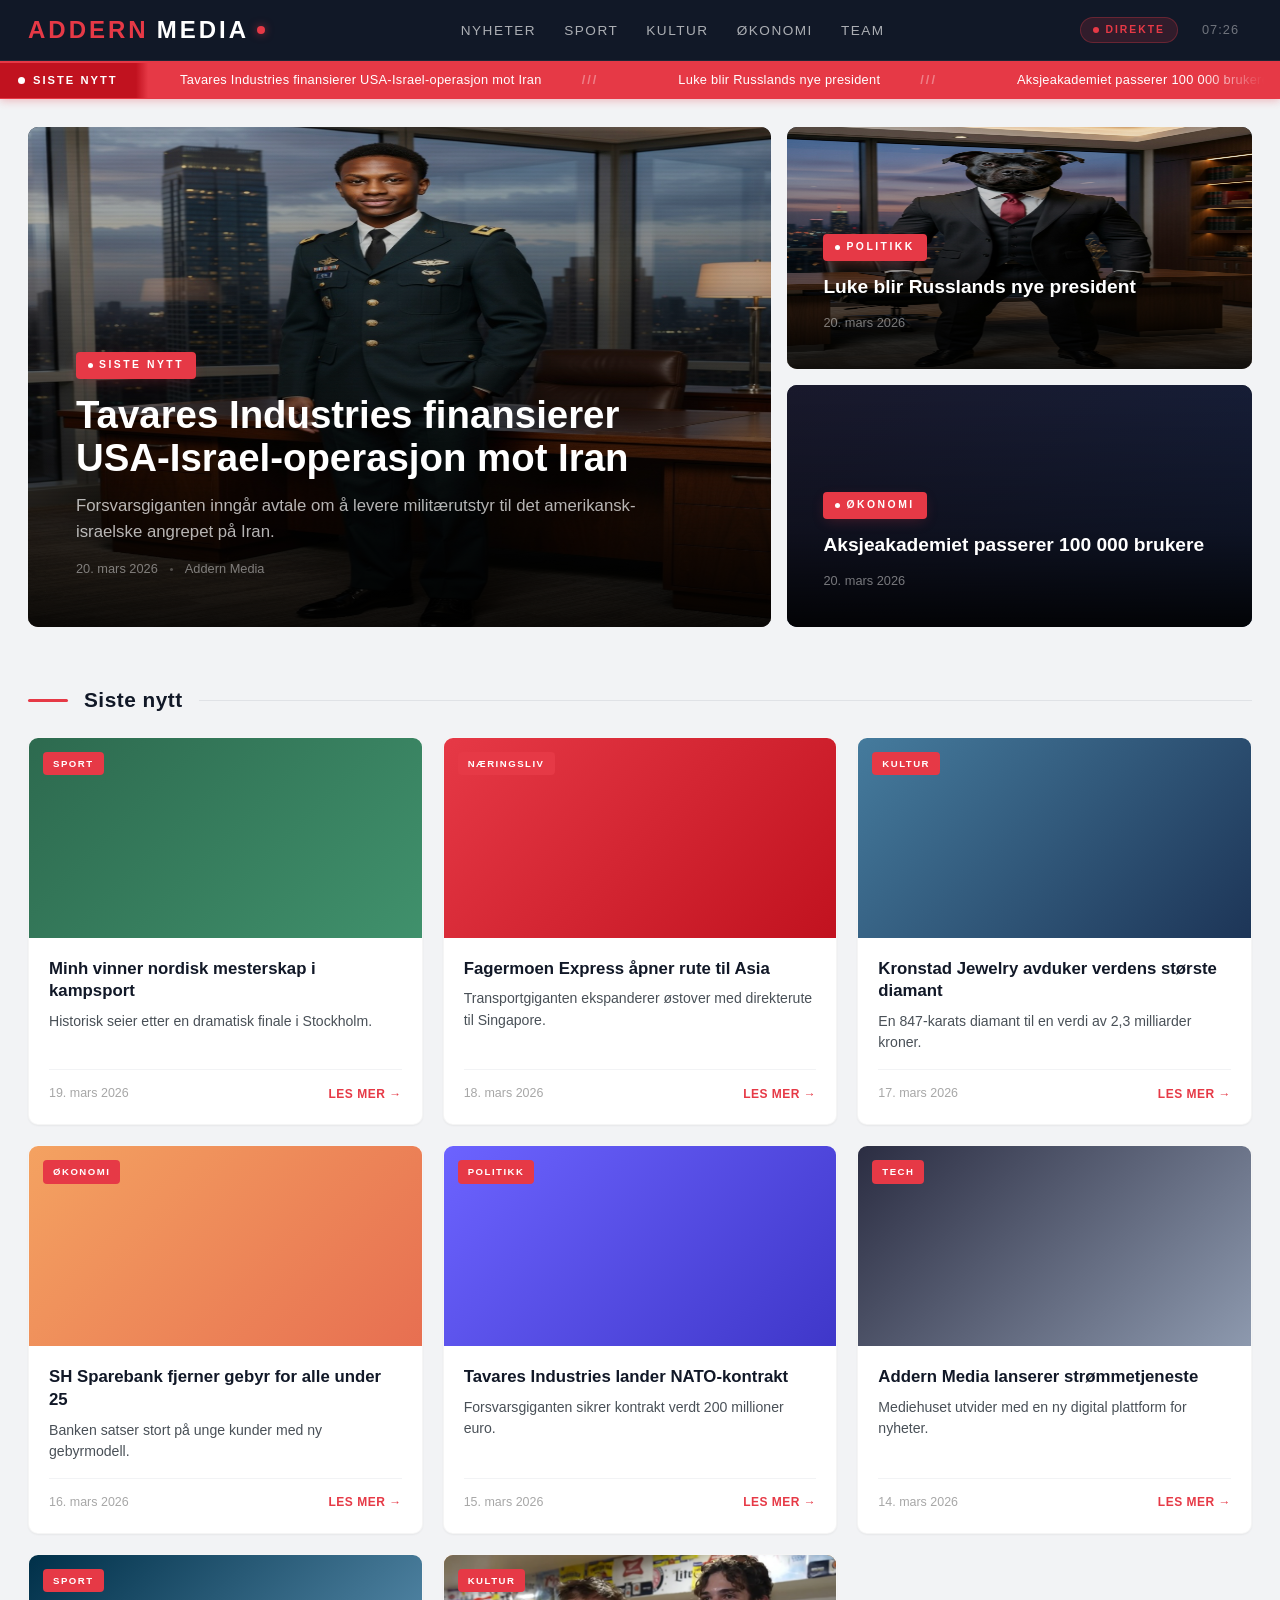
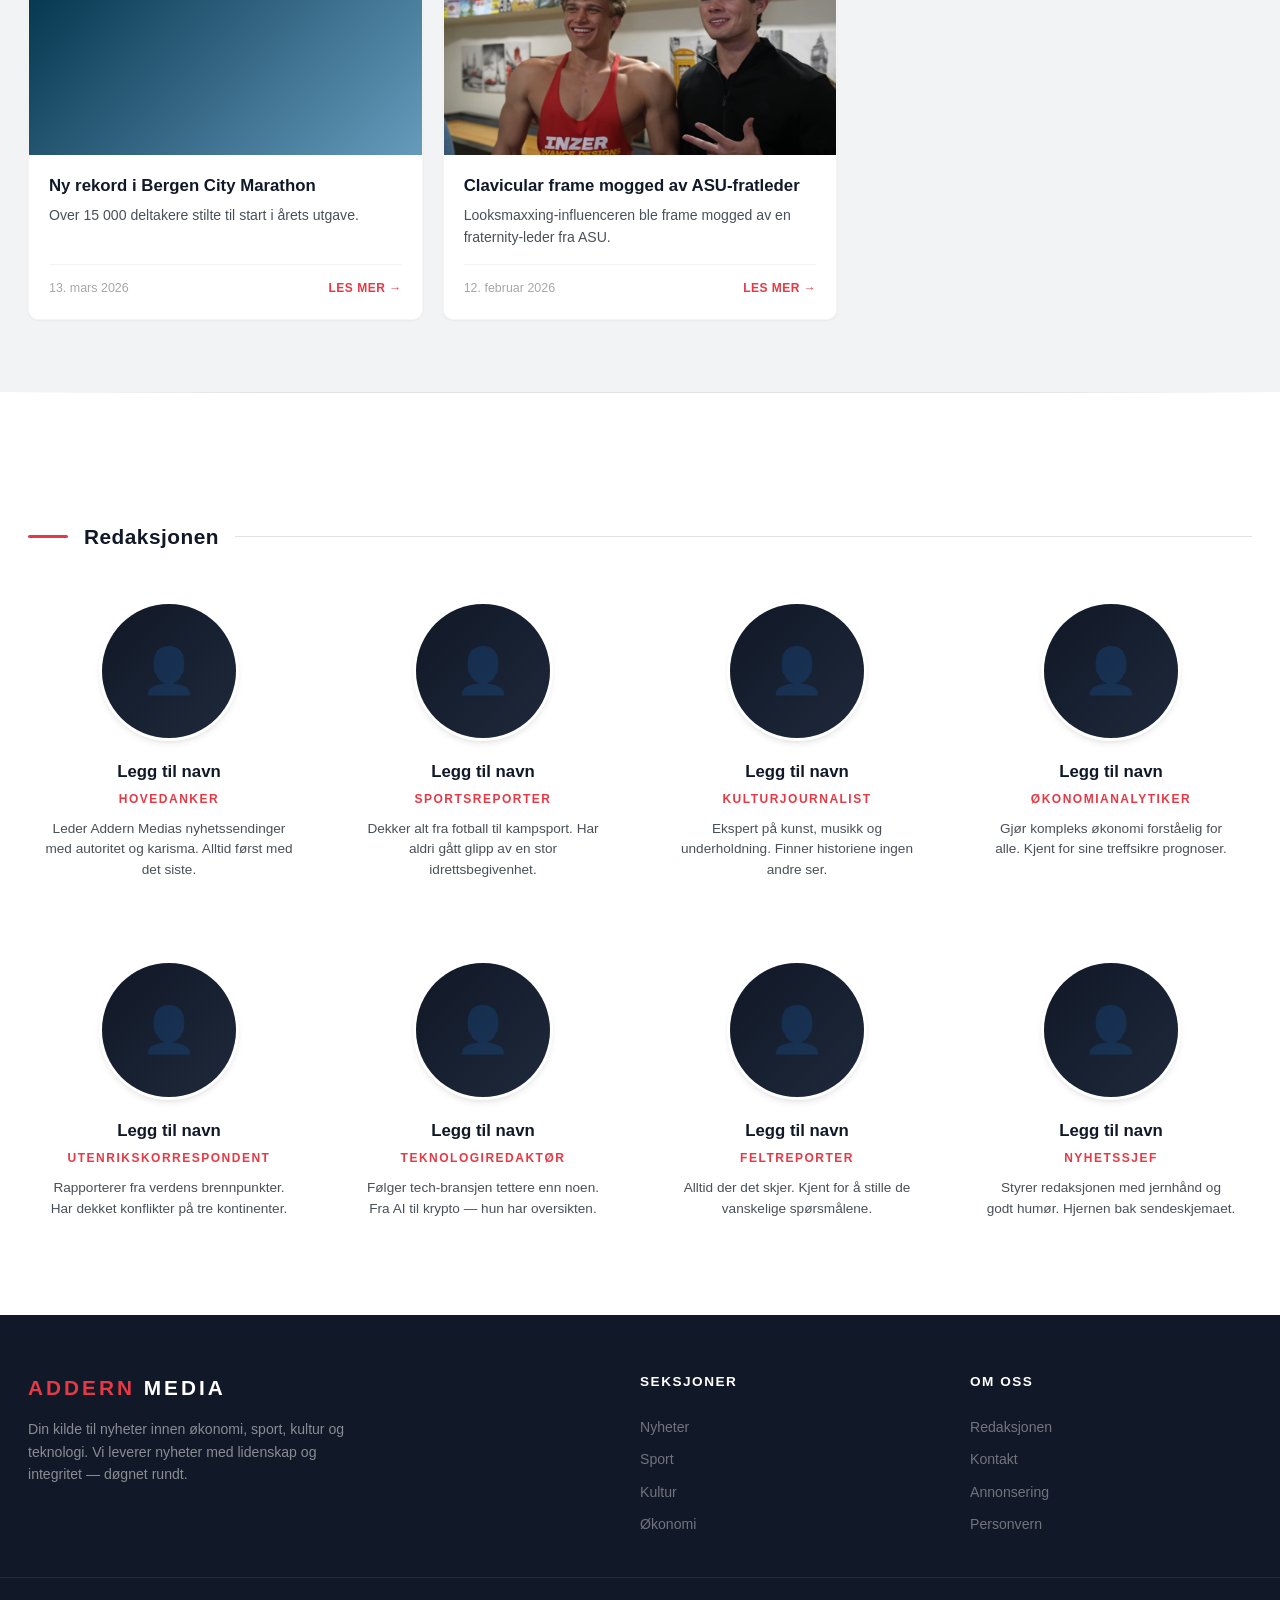
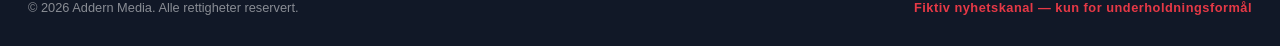
==== artikkel.html @ 36fd678c "Fullstendig oppgradering av Addern Media - Egen artikkelside (artikkel.html) i stedet for modal - Ny" ====
<!DOCTYPE html>
<html lang="no">
<head>
  <meta charset="UTF-8">
  <meta name="viewport" content="width=device-width, initial-scale=1.0">
  <title>Addern Media</title>
  <link rel="stylesheet" href="css/style.css">
</head>
<body>

  <!-- NAVBAR -->
  <nav class="navbar">
    <div class="nav-container">
      <a href="index.html" class="nav-logo">
        <span class="accent">ADDERN</span> MEDIA
        <span class="logo-dot"></span>
      </a>
      <ul class="nav-links">
        <li><a href="index.html#nyheter">Nyheter</a></li>
        <li><a href="index.html#sport">Sport</a></li>
        <li><a href="index.html#kultur">Kultur</a></li>
        <li><a href="index.html#okonomi">Økonomi</a></li>
        <li><a href="index.html#team">Team</a></li>
      </ul>
      <button class="hamburger" aria-label="Meny">
        <span></span>
        <span></span>
        <span></span>
      </button>
    </div>
  </nav>

  <!-- ARTICLE PAGE -->
  <article class="article-page">
    <div class="article-hero" id="article-hero">
      <div class="article-hero-overlay"></div>
      <div class="article-hero-content">
        <span class="badge" id="article-category"></span>
        <h1 id="article-title"></h1>
        <div class="hero-meta">
          <span id="article-date"></span>
          <span class="dot"></span>
          <span id="article-author"></span>
        </div>
      </div>
    </div>

    <div class="article-content">
      <div class="article-body" id="article-body"></div>

      <div class="article-share">
        <span>Del denne saken:</span>
        <div class="share-buttons">
          <button class="share-btn" onclick="navigator.clipboard.writeText(window.location.href)" title="Kopier lenke">Kopier lenke</button>
        </div>
      </div>

      <div class="article-nav">
        <a href="index.html" class="back-link">← Tilbake til forsiden</a>
      </div>
    </div>
  </article>

  <!-- RELATED ARTICLES -->
  <section class="related-section">
    <div class="section-header">
      <div class="red-bar"></div>
      <h2>Flere saker</h2>
      <div class="line"></div>
    </div>
    <div class="related-grid" id="related-grid"></div>
  </section>

  <!-- FOOTER -->
  <footer class="footer">
    <div class="footer-container">
      <div class="footer-brand">
        <div class="footer-logo"><span class="accent">ADDERN</span> MEDIA</div>
        <p>Din kilde til nyheter innen økonomi, sport, kultur og teknologi. Vi leverer nyheter med lidenskap og integritet — døgnet rundt.</p>
      </div>
      <div class="footer-col">
        <h4>Seksjoner</h4>
        <a href="index.html#nyheter">Nyheter</a>
        <a href="index.html#sport">Sport</a>
        <a href="index.html#kultur">Kultur</a>
        <a href="index.html#okonomi">Økonomi</a>
      </div>
      <div class="footer-col">
        <h4>Om oss</h4>
        <a href="index.html#team">Redaksjonen</a>
        <a href="#">Kontakt</a>
        <a href="#">Annonsering</a>
        <a href="#">Personvern</a>
      </div>
    </div>
    <div class="footer-bottom">
      <span>&copy; 2026 Addern Media. Alle rettigheter reservert.</span>
      <span class="footer-disclaimer">Fiktiv nyhetskanal — kun for underholdningsformål</span>
    </div>
  </footer>

  <script src="js/articles-data.js"></script>
  <script src="js/articles.js"></script>
</body>
</html>
---- css/style.css ----
/* ===== FONTS ===== */
@import url('https://api.fontshare.com/v2/css?f[]=clash-display@700,600,500,400&display=swap');
@import url('https://api.fontshare.com/v2/css?f[]=cabinet-grotesk@400,500,700&display=swap');

/* ===== VARIABLES ===== */
:root {
  --red: #e63946;
  --red-dark: #c1121f;
  --red-light: #fce4e6;
  --red-glow: rgba(230, 57, 70, 0.15);
  --white: #ffffff;
  --off-white: #fafafa;
  --light-gray: #f2f3f5;
  --mid-gray: #e0e2e6;
  --dark-gray: #495057;
  --near-black: #111827;
  --black: #0a0a0a;
  --font-heading: 'Clash Display', 'Arial Black', sans-serif;
  --font-body: 'Cabinet Grotesk', 'Segoe UI', sans-serif;
  --shadow-xs: 0 1px 2px rgba(0,0,0,0.05);
  --shadow-sm: 0 1px 3px rgba(0,0,0,0.08), 0 1px 2px rgba(0,0,0,0.06);
  --shadow-md: 0 4px 6px -1px rgba(0,0,0,0.08), 0 2px 4px -2px rgba(0,0,0,0.06);
  --shadow-lg: 0 10px 25px -3px rgba(0,0,0,0.1), 0 4px 10px -4px rgba(0,0,0,0.06);
  --shadow-xl: 0 20px 40px -5px rgba(0,0,0,0.12), 0 8px 16px -6px rgba(0,0,0,0.06);
  --shadow-red: 0 4px 14px -3px rgba(230, 57, 70, 0.25);
  --radius: 10px;
  --radius-sm: 6px;
  --transition: 0.3s cubic-bezier(0.25, 0.46, 0.45, 0.94);
  --transition-fast: 0.15s ease;
  --transition-slow: 0.5s cubic-bezier(0.25, 0.46, 0.45, 0.94);
}

/* ===== RESET ===== */
*, *::before, *::after {
  margin: 0;
  padding: 0;
  box-sizing: border-box;
}

html {
  scroll-behavior: smooth;
  -webkit-font-smoothing: antialiased;
  -moz-osx-font-smoothing: grayscale;
}

body {
  font-family: var(--font-body);
  background: var(--light-gray);
  color: var(--near-black);
  line-height: 1.6;
  overflow-x: hidden;
}

a {
  text-decoration: none;
  color: inherit;
}

ul { list-style: none; }

img {
  max-width: 100%;
  display: block;
}

/* ===== PAGE LOAD ANIMATION ===== */
@keyframes page-fade-in {
  from { opacity: 0; transform: translateY(12px); }
  to { opacity: 1; transform: translateY(0); }
}

.navbar { animation: page-fade-in 0.4s ease both; }
.ticker-bar { animation: page-fade-in 0.4s 0.1s ease both; }
.hero { animation: page-fade-in 0.5s 0.2s ease both; }

/* ===== NAVBAR ===== */
.navbar {
  background: var(--near-black);
  position: sticky;
  top: 0;
  z-index: 1000;
  border-bottom: 1px solid rgba(255,255,255,0.06);
}

.nav-container {
  max-width: 1320px;
  margin: 0 auto;
  padding: 0 28px;
  display: flex;
  align-items: center;
  justify-content: space-between;
  height: 60px;
}

.nav-logo {
  font-family: var(--font-heading);
  font-size: 1.5rem;
  font-weight: 700;
  color: var(--white);
  letter-spacing: 3px;
  display: flex;
  align-items: center;
  gap: 8px;
}

.nav-logo .accent {
  color: var(--red);
}

.nav-logo .logo-dot {
  width: 8px;
  height: 8px;
  background: var(--red);
  border-radius: 50%;
  display: inline-block;
  animation: pulse-dot 2s infinite;
  box-shadow: 0 0 8px rgba(230, 57, 70, 0.6);
}

@keyframes pulse-dot {
  0%, 100% { opacity: 1; transform: scale(1); box-shadow: 0 0 8px rgba(230, 57, 70, 0.6); }
  50% { opacity: 0.6; transform: scale(0.7); box-shadow: 0 0 4px rgba(230, 57, 70, 0.3); }
}

.nav-right {
  display: flex;
  align-items: center;
  gap: 24px;
}

.nav-live {
  display: flex;
  align-items: center;
  gap: 6px;
  background: rgba(230, 57, 70, 0.15);
  border: 1px solid rgba(230, 57, 70, 0.3);
  padding: 4px 12px;
  border-radius: 20px;
  font-family: var(--font-heading);
  font-size: 0.65rem;
  font-weight: 700;
  color: var(--red);
  letter-spacing: 2px;
  text-transform: uppercase;
}

.nav-live::before {
  content: '';
  width: 6px;
  height: 6px;
  background: var(--red);
  border-radius: 50%;
  animation: pulse-dot 1.5s infinite;
}

.nav-clock {
  font-family: var(--font-heading);
  font-size: 0.8rem;
  font-weight: 500;
  color: rgba(255,255,255,0.4);
  letter-spacing: 1px;
  min-width: 50px;
}

.nav-links {
  display: flex;
  gap: 28px;
}

.nav-links a {
  color: rgba(255,255,255,0.65);
  font-weight: 500;
  font-size: 0.85rem;
  text-transform: uppercase;
  letter-spacing: 1.5px;
  transition: color var(--transition);
  position: relative;
  padding: 4px 0;
}

.nav-links a::after {
  content: '';
  position: absolute;
  bottom: -2px;
  left: 0;
  width: 0;
  height: 2px;
  background: var(--red);
  transition: width var(--transition);
}

.nav-links a:hover {
  color: var(--white);
}

.nav-links a:hover::after {
  width: 100%;
}

/* Hamburger */
.hamburger {
  display: none;
  flex-direction: column;
  gap: 5px;
  cursor: pointer;
  background: none;
  border: none;
  padding: 4px;
}

.hamburger span {
  display: block;
  width: 22px;
  height: 2px;
  background: var(--white);
  border-radius: 2px;
  transition: var(--transition);
}

.hamburger.active span:nth-child(1) {
  transform: translateY(7px) rotate(45deg);
}

.hamburger.active span:nth-child(2) {
  opacity: 0;
}

.hamburger.active span:nth-child(3) {
  transform: translateY(-7px) rotate(-45deg);
}

/* ===== BREAKING TICKER ===== */
.ticker-bar {
  background: var(--red);
  overflow: hidden;
  white-space: nowrap;
  position: relative;
  box-shadow: 0 2px 8px rgba(230, 57, 70, 0.3);
}

/* Gradient fade edges */
.ticker-bar::before,
.ticker-bar::after {
  content: '';
  position: absolute;
  top: 0;
  bottom: 0;
  width: 80px;
  z-index: 3;
  pointer-events: none;
}

.ticker-bar::after {
  right: 0;
  background: linear-gradient(to left, var(--red) 20%, transparent);
}

.ticker-label {
  display: inline-flex;
  align-items: center;
  background: var(--red-dark);
  color: var(--white);
  font-family: var(--font-heading);
  font-weight: 700;
  font-size: 0.7rem;
  letter-spacing: 2px;
  text-transform: uppercase;
  padding: 9px 18px;
  position: relative;
  z-index: 4;
}

.ticker-label::before {
  content: '';
  width: 7px;
  height: 7px;
  background: var(--white);
  border-radius: 50%;
  margin-right: 8px;
  animation: pulse-dot 1s infinite;
}

.ticker-label::after {
  content: '';
  position: absolute;
  right: -12px;
  top: 0;
  bottom: 0;
  width: 12px;
  background: linear-gradient(to right, var(--red-dark), transparent);
  z-index: 5;
}

.ticker-track {
  display: inline-flex;
  animation: ticker-scroll 45s linear infinite;
}

.ticker-track span {
  color: var(--white);
  font-weight: 500;
  font-size: 0.8rem;
  padding: 9px 40px;
  display: inline-block;
  letter-spacing: 0.3px;
}

.ticker-track span::after {
  content: '///';
  margin-left: 40px;
  opacity: 0.35;
  font-weight: 700;
  letter-spacing: 2px;
}

@keyframes ticker-scroll {
  0% { transform: translateX(0); }
  100% { transform: translateX(-50%); }
}

/* ===== HERO ===== */
.hero {
  max-width: 1320px;
  margin: 28px auto;
  padding: 0 28px;
}

.hero-grid {
  display: grid;
  grid-template-columns: 1.6fr 1fr;
  gap: 16px;
}

.hero-card {
  position: relative;
  border-radius: var(--radius);
  overflow: hidden;
  background: var(--near-black);
  display: flex;
  align-items: flex-end;
  cursor: pointer;
  transition: transform var(--transition), box-shadow var(--transition);
}

.hero-card:hover {
  transform: scale(1.003);
  box-shadow: var(--shadow-xl);
}

.hero-card--main {
  min-height: 500px;
  grid-row: 1 / 3;
}

.hero-card--side {
  min-height: 242px;
}

.hero-image {
  position: absolute;
  inset: 0;
  background: linear-gradient(135deg, #1a1a2e 0%, #16213e 50%, #0f3460 100%);
  background-size: cover;
  background-position: center;
  transition: transform 0.6s ease;
}

.hero-card:hover .hero-image {
  transform: scale(1.03);
}

.hero-image::after {
  content: '';
  position: absolute;
  inset: 0;
  background: linear-gradient(to top, rgba(0,0,0,0.9) 0%, rgba(0,0,0,0.4) 40%, rgba(0,0,0,0.05) 100%);
}

/* Scan-line overlay for broadcast feel */
.hero-card--main .hero-image::before {
  content: '';
  position: absolute;
  inset: 0;
  background: repeating-linear-gradient(
    0deg,
    transparent,
    transparent 2px,
    rgba(0,0,0,0.03) 2px,
    rgba(0,0,0,0.03) 4px
  );
  z-index: 1;
  pointer-events: none;
}

.hero-content {
  position: relative;
  z-index: 2;
  padding: 36px;
}

.hero-card--main .hero-content {
  padding: 48px;
  max-width: 680px;
}

.badge {
  display: inline-flex;
  align-items: center;
  gap: 6px;
  background: var(--red);
  color: var(--white);
  font-family: var(--font-heading);
  font-weight: 700;
  font-size: 0.65rem;
  letter-spacing: 2.5px;
  text-transform: uppercase;
  padding: 5px 12px;
  border-radius: 4px;
  margin-bottom: 14px;
  box-shadow: var(--shadow-red);
}

.badge::before {
  content: '';
  width: 5px;
  height: 5px;
  background: var(--white);
  border-radius: 50%;
  animation: pulse-dot 1s infinite;
}

.hero-content h1 {
  font-family: var(--font-heading);
  font-weight: 700;
  color: var(--white);
  line-height: 1.12;
  margin-bottom: 14px;
}

.hero-card--main .hero-content h1 {
  font-size: 2.4rem;
}

.hero-card--side .hero-content h1 {
  font-size: 1.2rem;
  line-height: 1.25;
}

.hero-content .ingress {
  color: rgba(255,255,255,0.7);
  font-size: 1.05rem;
  line-height: 1.55;
  margin-bottom: 14px;
}

.hero-meta {
  display: flex;
  align-items: center;
  gap: 12px;
  color: rgba(255,255,255,0.45);
  font-size: 0.8rem;
}

.hero-meta .dot {
  width: 3px;
  height: 3px;
  background: rgba(255,255,255,0.25);
  border-radius: 50%;
}

/* ===== SECTION TITLES ===== */
.section-header {
  max-width: 1320px;
  margin: 56px auto 20px;
  padding: 0 28px;
  display: flex;
  align-items: center;
  gap: 16px;
}

.section-header h2 {
  font-family: var(--font-heading);
  font-size: 1.3rem;
  font-weight: 700;
  color: var(--near-black);
  letter-spacing: 0.5px;
}

.section-header .line {
  flex: 1;
  height: 1px;
  background: var(--mid-gray);
}

.section-header .red-bar {
  width: 40px;
  height: 3px;
  background: var(--red);
  border-radius: 2px;
}

/* ===== NEWS GRID ===== */
.news-grid {
  max-width: 1320px;
  margin: 0 auto 72px;
  padding: 0 28px;
  display: grid;
  grid-template-columns: repeat(3, 1fr);
  gap: 20px;
}

.news-card {
  background: var(--white);
  border-radius: var(--radius);
  overflow: hidden;
  box-shadow: var(--shadow-xs);
  cursor: pointer;
  transition: transform var(--transition), box-shadow var(--transition);
  border: 1px solid rgba(0,0,0,0.04);
  display: flex;
  flex-direction: column;
}

.news-card:hover {
  transform: translateY(-6px);
  box-shadow: var(--shadow-lg);
}

.news-card-image {
  height: 200px;
  background: linear-gradient(135deg, #667eea, #764ba2);
  position: relative;
  overflow: hidden;
}

.news-card:hover .news-card-image img,
.news-card:hover .news-card-image::before {
  transform: scale(1.06);
}

.news-card-image img {
  width: 100%;
  height: 100%;
  object-fit: fill;
  position: absolute;
  inset: 0;
  transition: transform 0.5s ease;
}

.news-card-image .category-badge {
  position: absolute;
  top: 14px;
  left: 14px;
  color: var(--white);
  font-family: var(--font-heading);
  font-weight: 600;
  font-size: 0.6rem;
  letter-spacing: 1.5px;
  text-transform: uppercase;
  padding: 4px 10px;
  border-radius: 4px;
  z-index: 2;
}

/* Category-specific badge colors */
.category-badge[data-cat="Økonomi"],
.category-badge { background: var(--red); }

.news-card-body {
  padding: 20px;
  flex: 1;
  display: flex;
  flex-direction: column;
}

.news-card-body h3 {
  font-family: var(--font-heading);
  font-size: 1.05rem;
  font-weight: 600;
  color: var(--near-black);
  line-height: 1.35;
  margin-bottom: 8px;
  display: -webkit-box;
  -webkit-line-clamp: 3;
  -webkit-box-orient: vertical;
  overflow: hidden;
}

.news-card-body .excerpt {
  color: var(--dark-gray);
  font-size: 0.88rem;
  line-height: 1.5;
  margin-bottom: 16px;
  display: -webkit-box;
  -webkit-line-clamp: 2;
  -webkit-box-orient: vertical;
  overflow: hidden;
  flex: 1;
}

.news-card-meta {
  display: flex;
  justify-content: space-between;
  align-items: center;
  color: rgba(0,0,0,0.35);
  font-size: 0.78rem;
  padding-top: 14px;
  border-top: 1px solid var(--light-gray);
}

.news-card-meta .read-more {
  color: var(--red);
  font-weight: 600;
  font-size: 0.75rem;
  text-transform: uppercase;
  letter-spacing: 0.5px;
  transition: letter-spacing var(--transition);
}

.news-card:hover .news-card-meta .read-more {
  letter-spacing: 1.5px;
}

/* Card color variants */
.news-card:nth-child(1) .news-card-image { background: linear-gradient(135deg, #1a1a2e, #16213e); }
.news-card:nth-child(2) .news-card-image { background: linear-gradient(135deg, #2d6a4f, #40916c); }
.news-card:nth-child(3) .news-card-image { background: linear-gradient(135deg, #e63946, #c1121f); }
.news-card:nth-child(4) .news-card-image { background: linear-gradient(135deg, #457b9d, #1d3557); }
.news-card:nth-child(5) .news-card-image { background: linear-gradient(135deg, #f4a261, #e76f51); }
.news-card:nth-child(6) .news-card-image { background: linear-gradient(135deg, #6c63ff, #3f37c9); }
.news-card:nth-child(7) .news-card-image { background: linear-gradient(135deg, #2b2d42, #8d99ae); }
.news-card:nth-child(8) .news-card-image { background: linear-gradient(135deg, #003049, #669bbc); }
.news-card:nth-child(9) .news-card-image { background: linear-gradient(135deg, #d4a373, #bc6c25); }

/* ===== TEAM SECTION ===== */
.team-section {
  background: var(--white);
  padding: 72px 0;
  position: relative;
}

.team-section::before {
  content: '';
  position: absolute;
  top: 0;
  left: 0;
  right: 0;
  height: 1px;
  background: linear-gradient(to right, transparent, var(--mid-gray) 20%, var(--mid-gray) 80%, transparent);
}

.team-grid {
  max-width: 1320px;
  margin: 24px auto 0;
  padding: 0 28px;
  display: grid;
  grid-template-columns: repeat(4, 1fr);
  gap: 32px;
}

.team-card {
  text-align: center;
  padding: 24px 16px;
  border-radius: var(--radius);
  transition: background var(--transition), transform var(--transition);
  position: relative;
}

.team-card:hover {
  background: var(--light-gray);
  transform: translateY(-4px);
}

.team-card::after {
  content: '';
  position: absolute;
  bottom: 0;
  left: 50%;
  transform: translateX(-50%);
  width: 0;
  height: 3px;
  background: var(--red);
  border-radius: 2px;
  transition: width var(--transition);
}

.team-card:hover::after {
  width: 40px;
}

.team-avatar {
  width: 140px;
  height: 140px;
  border-radius: 50%;
  margin: 0 auto 18px;
  background: var(--mid-gray);
  overflow: hidden;
  border: 3px solid var(--white);
  box-shadow: var(--shadow-md);
  transition: transform var(--transition), box-shadow var(--transition);
  position: relative;
}

.team-card:hover .team-avatar {
  transform: scale(1.06);
  box-shadow: var(--shadow-lg), 0 0 0 3px var(--red-glow);
}

.team-avatar img {
  width: 100%;
  height: 100%;
  object-fit: cover;
}

.team-avatar .placeholder-icon {
  width: 100%;
  height: 100%;
  display: flex;
  align-items: center;
  justify-content: center;
  background: linear-gradient(135deg, var(--near-black), #1e293b);
  color: rgba(255,255,255,0.2);
  font-size: 2.8rem;
}

.team-card h3 {
  font-family: var(--font-heading);
  font-size: 1.05rem;
  font-weight: 600;
  color: var(--near-black);
  margin-bottom: 4px;
}

.team-card .role {
  color: var(--red);
  font-weight: 600;
  font-size: 0.75rem;
  text-transform: uppercase;
  letter-spacing: 1.5px;
  margin-bottom: 10px;
}

.team-card .bio {
  color: var(--dark-gray);
  font-size: 0.85rem;
  line-height: 1.5;
}

/* ===== FOOTER ===== */
.footer {
  background: var(--near-black);
  color: rgba(255,255,255,0.5);
  padding: 56px 0 28px;
}

.footer-container {
  max-width: 1320px;
  margin: 0 auto;
  padding: 0 28px;
  display: grid;
  grid-template-columns: 2fr 1fr 1fr;
  gap: 48px;
}

.footer-brand .footer-logo {
  font-family: var(--font-heading);
  font-size: 1.3rem;
  font-weight: 700;
  color: var(--white);
  letter-spacing: 3px;
  margin-bottom: 14px;
}

.footer-brand .footer-logo .accent {
  color: var(--red);
}

.footer-brand p {
  font-size: 0.88rem;
  line-height: 1.6;
  max-width: 340px;
}

.footer-col h4 {
  font-family: var(--font-heading);
  font-weight: 600;
  font-size: 0.85rem;
  color: var(--white);
  text-transform: uppercase;
  letter-spacing: 1.5px;
  margin-bottom: 18px;
}

.footer-col a {
  display: block;
  color: rgba(255,255,255,0.4);
  font-size: 0.88rem;
  padding: 5px 0;
  transition: color var(--transition), padding-left var(--transition);
}

.footer-col a:hover {
  color: var(--red);
  padding-left: 6px;
}

.footer-bottom {
  max-width: 1320px;
  margin: 36px auto 0;
  padding: 20px 28px 0;
  border-top: 1px solid rgba(255,255,255,0.08);
  display: flex;
  justify-content: space-between;
  align-items: center;
  font-size: 0.8rem;
}

.footer-disclaimer {
  color: var(--red);
  font-weight: 600;
  letter-spacing: 0.5px;
}

/* ===== ARTICLE PAGE ===== */
.article-page {
  min-height: 60vh;
}

.article-hero {
  position: relative;
  min-height: 420px;
  display: flex;
  align-items: flex-end;
  background: linear-gradient(135deg, #1a1a2e, #16213e);
}

.article-hero-overlay {
  position: absolute;
  inset: 0;
  background: linear-gradient(to top, rgba(0,0,0,0.88) 0%, rgba(0,0,0,0.3) 50%, rgba(0,0,0,0.05) 100%);
}

.article-hero-content {
  position: relative;
  z-index: 2;
  max-width: 800px;
  margin: 0 auto;
  padding: 48px 28px;
  width: 100%;
}

.article-hero-content h1 {
  font-family: var(--font-heading);
  font-size: 2.4rem;
  font-weight: 700;
  color: var(--white);
  line-height: 1.15;
  margin-bottom: 16px;
}

.article-content {
  max-width: 720px;
  margin: 0 auto;
  padding: 48px 28px 64px;
}

.article-body {
  color: var(--dark-gray);
  font-size: 1.1rem;
  line-height: 1.9;
}

.article-body p {
  margin-bottom: 20px;
}

/* Drop cap on first paragraph */
.article-body p:first-child {
  font-size: 1.15rem;
  color: var(--near-black);
  font-weight: 500;
  line-height: 1.75;
}

.article-body p:first-child::first-letter {
  float: left;
  font-family: var(--font-heading);
  font-size: 3.8rem;
  font-weight: 700;
  line-height: 0.8;
  padding-right: 10px;
  padding-top: 6px;
  color: var(--red);
}

.article-share {
  margin-top: 48px;
  padding-top: 32px;
  border-top: 2px solid var(--mid-gray);
  display: flex;
  align-items: center;
  gap: 16px;
  font-size: 0.9rem;
  color: var(--dark-gray);
  font-weight: 500;
}

.share-btn {
  background: var(--near-black);
  color: var(--white);
  border: none;
  padding: 8px 20px;
  border-radius: var(--radius-sm);
  font-family: var(--font-body);
  font-size: 0.85rem;
  font-weight: 500;
  cursor: pointer;
  transition: background var(--transition), transform var(--transition-fast);
}

.share-btn:hover {
  background: var(--red);
  transform: scale(1.03);
}

.article-nav {
  margin-top: 32px;
}

.back-link {
  color: var(--red);
  font-weight: 600;
  font-size: 0.95rem;
  transition: letter-spacing var(--transition);
}

.back-link:hover {
  letter-spacing: 0.5px;
}

/* Related articles */
.related-section {
  background: var(--white);
  padding: 56px 0 72px;
}

.related-grid {
  max-width: 1320px;
  margin: 0 auto;
  padding: 0 28px;
  display: grid;
  grid-template-columns: repeat(3, 1fr);
  gap: 20px;
}

/* ===== SCROLL ANIMATIONS ===== */
.fade-in {
  opacity: 0;
  transform: translateY(20px);
  transition: opacity 0.5s ease, transform 0.5s ease;
}

.fade-in.visible {
  opacity: 1;
  transform: translateY(0);
}

/* ===== RESPONSIVE ===== */
@media (max-width: 1024px) {
  .hero-grid {
    grid-template-columns: 1fr 1fr;
  }

  .hero-card--main {
    grid-row: auto;
    min-height: 380px;
    grid-column: 1 / -1;
  }

  .hero-card--side {
    min-height: 220px;
  }

  .news-grid {
    grid-template-columns: repeat(2, 1fr);
  }

  .team-grid {
    grid-template-columns: repeat(2, 1fr);
    gap: 24px;
  }

  .footer-container {
    grid-template-columns: 1fr 1fr;
  }

  .nav-live, .nav-clock {
    display: none;
  }
}

@media (max-width: 768px) {
  .hamburger {
    display: flex;
  }

  .nav-links {
    position: fixed;
    top: 60px;
    left: 0;
    right: 0;
    background: var(--near-black);
    flex-direction: column;
    padding: 20px 28px;
    gap: 16px;
    transform: translateY(-100%);
    opacity: 0;
    pointer-events: none;
    transition: transform var(--transition), opacity var(--transition);
    box-shadow: var(--shadow-xl);
    border-top: 1px solid rgba(255,255,255,0.06);
  }

  .nav-links.active {
    transform: translateY(0);
    opacity: 1;
    pointer-events: all;
  }

  .nav-right {
    display: none;
  }

  .hero-grid {
    grid-template-columns: 1fr;
  }

  .hero-card--main {
    min-height: 340px;
  }

  .hero-card--side {
    min-height: 200px;
  }

  .hero-card--main .hero-content h1 {
    font-size: 1.8rem;
  }

  .hero-content {
    padding: 24px;
  }

  .news-grid {
    grid-template-columns: 1fr;
  }

  .team-grid {
    grid-template-columns: repeat(2, 1fr);
  }

  .footer-container {
    grid-template-columns: 1fr;
    gap: 28px;
  }

  .footer-bottom {
    flex-direction: column;
    gap: 8px;
    text-align: center;
  }

  .article-hero {
    min-height: 300px;
  }

  .article-hero-content h1 {
    font-size: 1.6rem;
  }

  .related-grid {
    grid-template-columns: 1fr;
  }
}

@media (max-width: 480px) {
  .nav-logo {
    font-size: 1.15rem;
    letter-spacing: 2px;
  }

  .hero {
    padding: 0;
    margin: 0 0 20px;
  }

  .hero-grid {
    gap: 2px;
  }

  .hero-card {
    border-radius: 0;
  }

  .hero-card--main {
    min-height: 300px;
  }

  .hero-card--main .hero-content h1 {
    font-size: 1.5rem;
  }

  .hero-card--side .hero-content h1 {
    font-size: 1rem;
  }

  .team-grid {
    grid-template-columns: 1fr;
  }

  .team-avatar {
    width: 110px;
    height: 110px;
  }

  .section-header h2 {
    font-size: 1.15rem;
  }

  .article-hero {
    min-height: 260px;
  }

  .article-hero-content h1 {
    font-size: 1.4rem;
  }

  .article-body {
    font-size: 1rem;
  }

  .article-body p:first-child::first-letter {
    font-size: 3rem;
  }
}
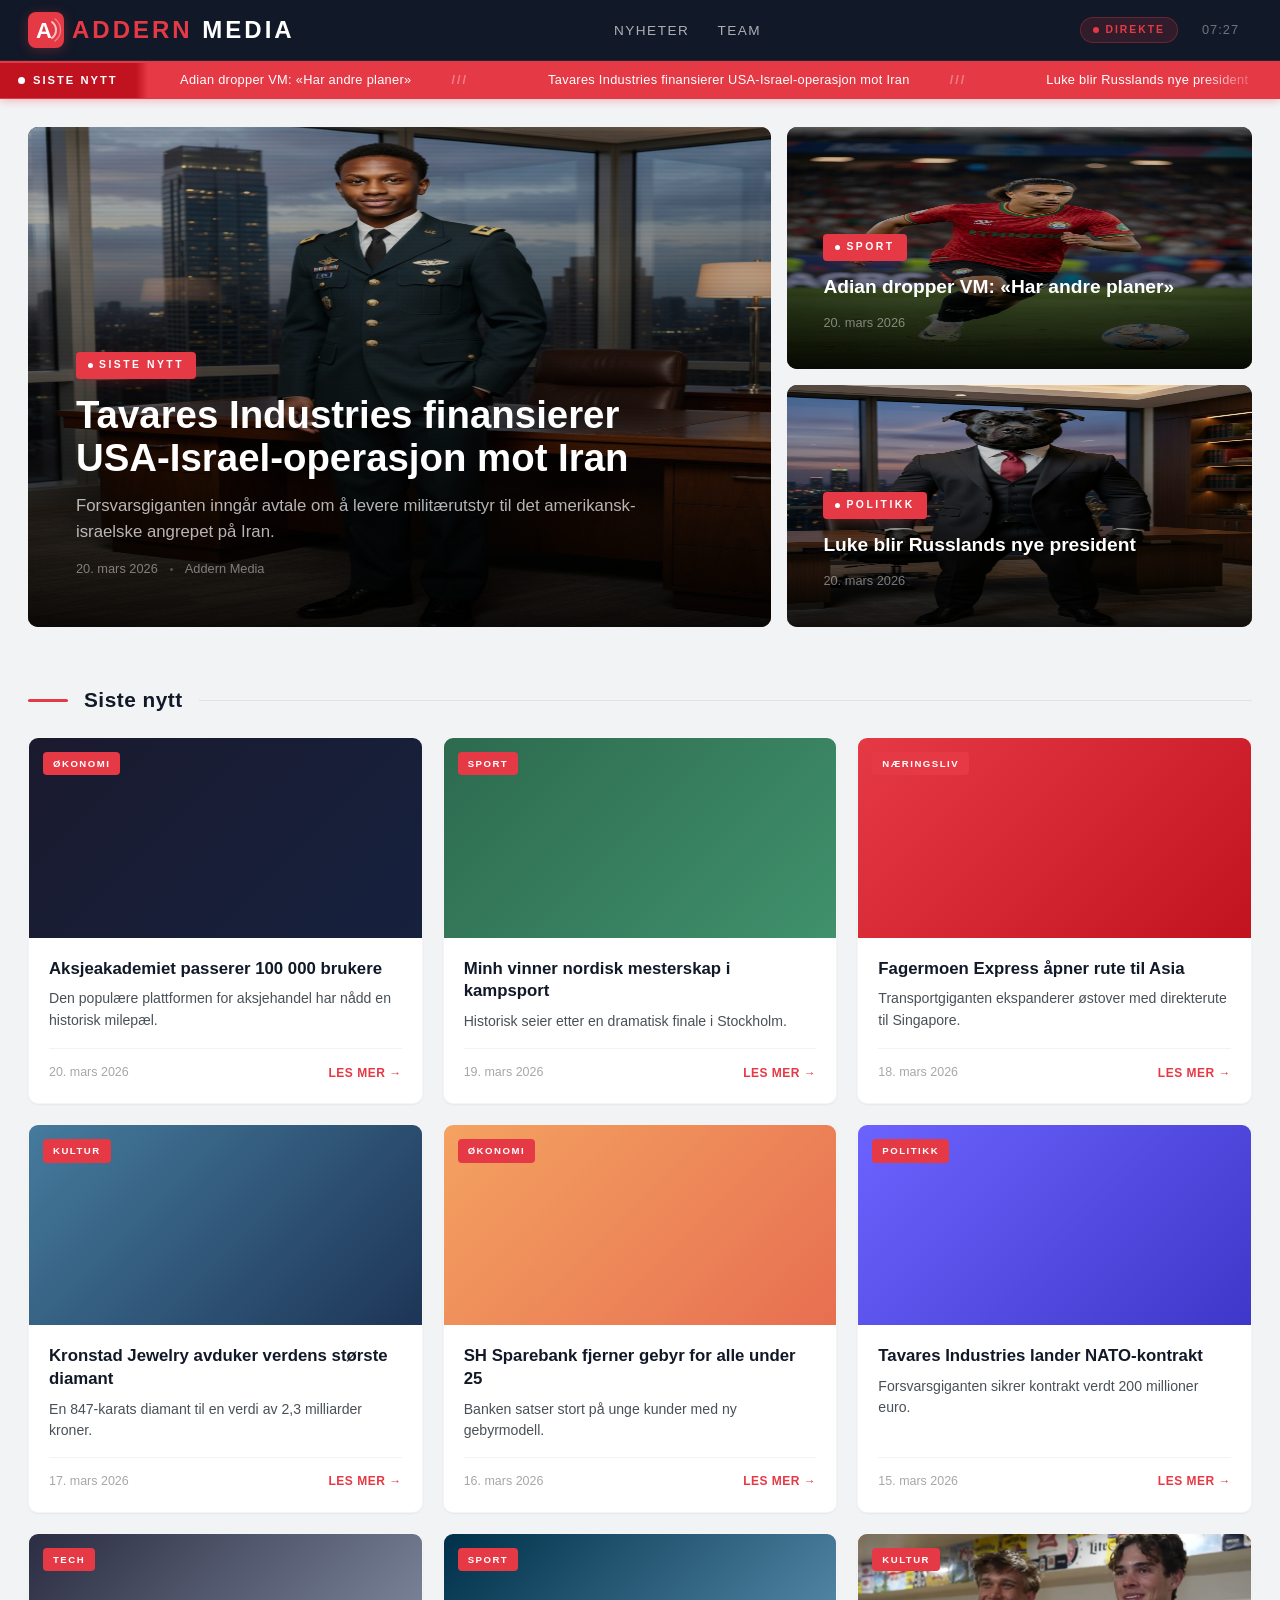
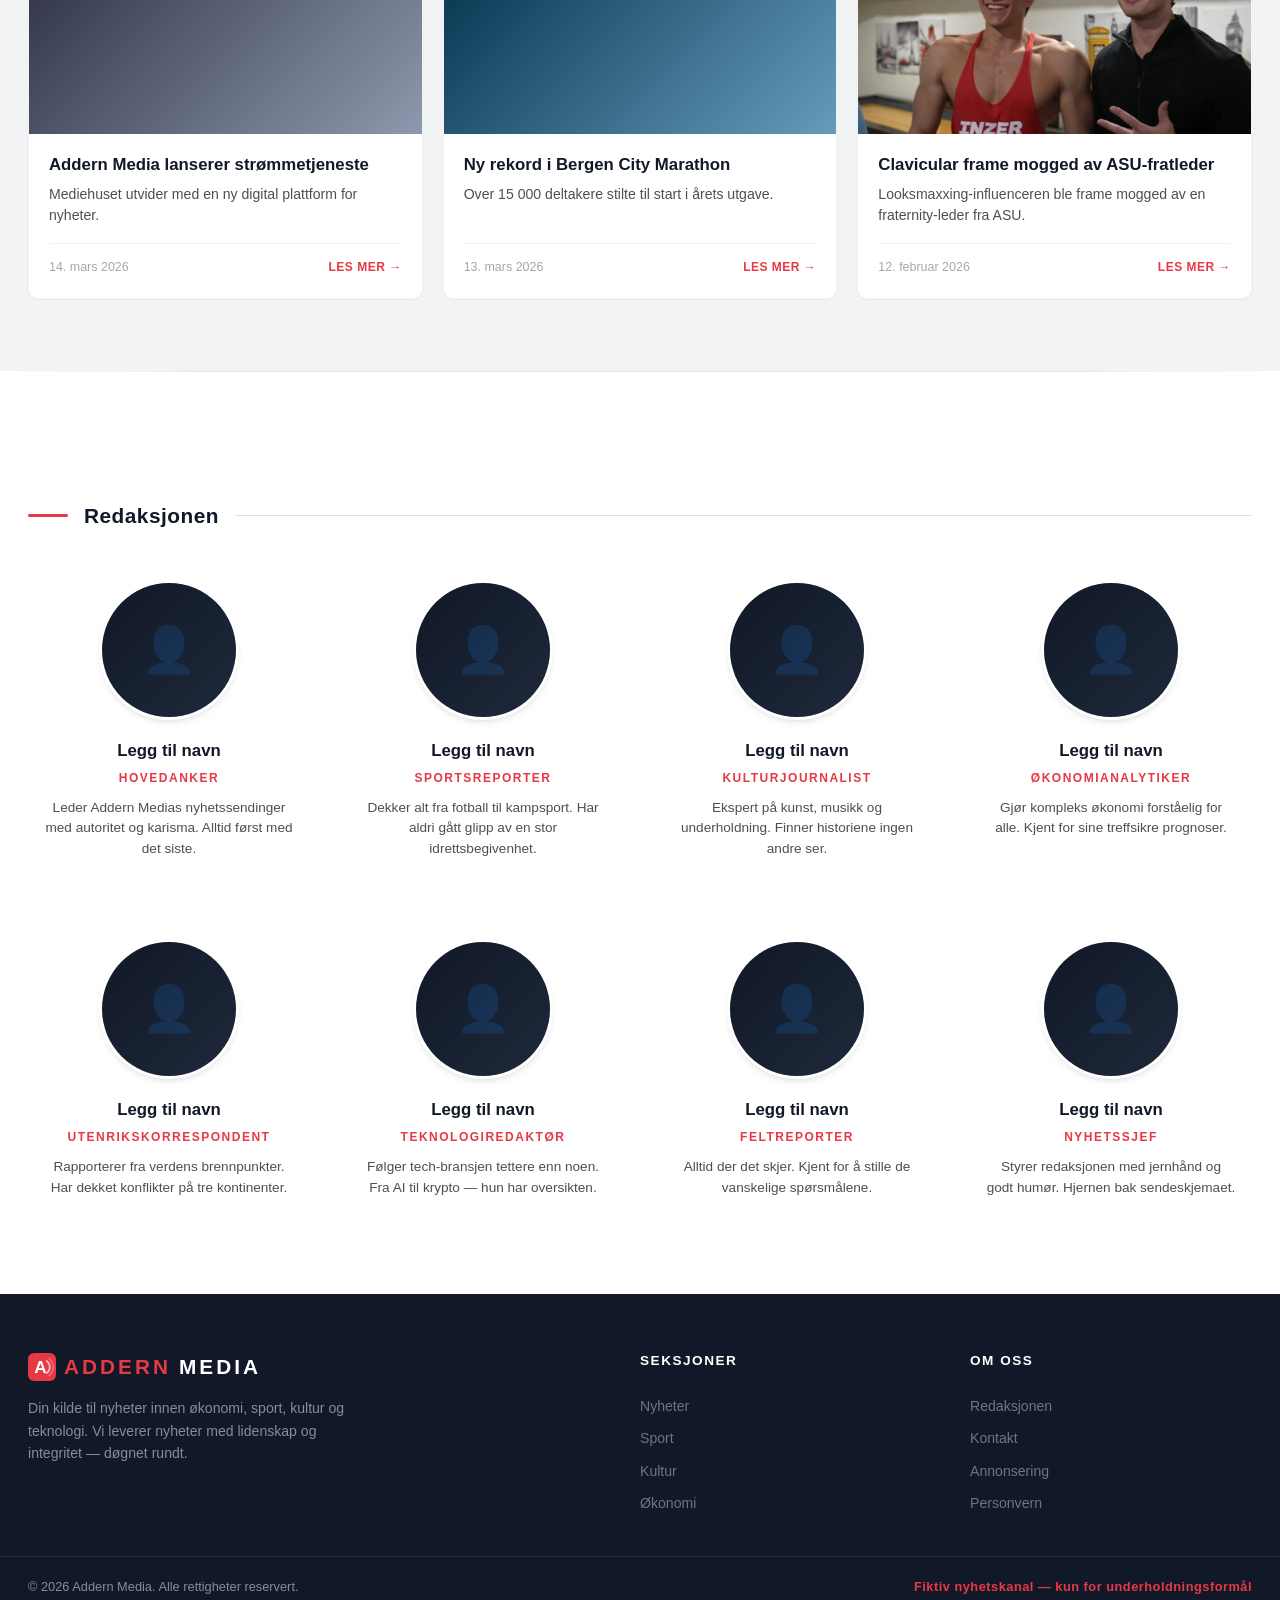
==== commit fe58a3b6: "Oppdater innhold, bilder og styling - Nye artikler og oppdatert artikkeldata - Lagt til adian-vm.png" ====
--- a/artikkel.html
+++ b/artikkel.html
@@ -12,14 +12,16 @@
   <nav class="navbar">
     <div class="nav-container">
       <a href="index.html" class="nav-logo">
-        <span class="accent">ADDERN</span> MEDIA
-        <span class="logo-dot"></span>
+        <svg class="logo-icon" width="36" height="36" viewBox="0 0 36 36" fill="none">
+          <rect width="36" height="36" rx="8" fill="#e63946"/>
+          <text x="8" y="26" font-family="'Clash Display',sans-serif" font-weight="700" font-size="22" fill="#fff">A</text>
+          <path d="M24 10c2.5 2 4 5 4 8s-1.5 6-4 8" stroke="#fff" stroke-width="2" stroke-linecap="round" opacity="0.7"/>
+          <path d="M27 7c3.5 2.8 5.5 7 5.5 11s-2 8.2-5.5 11" stroke="#fff" stroke-width="1.5" stroke-linecap="round" opacity="0.35"/>
+        </svg>
+        <span class="logo-text"><span class="accent">ADDERN</span> MEDIA</span>
       </a>
       <ul class="nav-links">
         <li><a href="index.html#nyheter">Nyheter</a></li>
-        <li><a href="index.html#sport">Sport</a></li>
-        <li><a href="index.html#kultur">Kultur</a></li>
-        <li><a href="index.html#okonomi">Økonomi</a></li>
         <li><a href="index.html#team">Team</a></li>
       </ul>
       <button class="hamburger" aria-label="Meny">
@@ -75,7 +77,15 @@
   <footer class="footer">
     <div class="footer-container">
       <div class="footer-brand">
-        <div class="footer-logo"><span class="accent">ADDERN</span> MEDIA</div>
+        <div class="footer-logo">
+          <svg class="footer-logo-icon" width="28" height="28" viewBox="0 0 36 36" fill="none">
+            <rect width="36" height="36" rx="8" fill="#e63946"/>
+            <text x="8" y="26" font-family="'Clash Display',sans-serif" font-weight="700" font-size="22" fill="#fff">A</text>
+            <path d="M24 10c2.5 2 4 5 4 8s-1.5 6-4 8" stroke="#fff" stroke-width="2" stroke-linecap="round" opacity="0.7"/>
+            <path d="M27 7c3.5 2.8 5.5 7 5.5 11s-2 8.2-5.5 11" stroke="#fff" stroke-width="1.5" stroke-linecap="round" opacity="0.35"/>
+          </svg>
+          <span class="accent">ADDERN</span> MEDIA
+        </div>
         <p>Din kilde til nyheter innen økonomi, sport, kultur og teknologi. Vi leverer nyheter med lidenskap og integritet — døgnet rundt.</p>
       </div>
       <div class="footer-col">
--- a/css/style.css
+++ b/css/style.css
@@ -63,6 +63,73 @@
   display: block;
 }
 
+/* ===== PRELOADER ===== */
+.preloader {
+  position: fixed;
+  inset: 0;
+  background: var(--near-black);
+  z-index: 10000;
+  display: flex;
+  align-items: center;
+  justify-content: center;
+  transition: opacity 0.5s ease, visibility 0.5s ease;
+}
+
+.preloader.hidden {
+  opacity: 0;
+  visibility: hidden;
+  pointer-events: none;
+}
+
+.preloader-inner {
+  display: flex;
+  flex-direction: column;
+  align-items: center;
+  gap: 24px;
+}
+
+.preloader-logo {
+  animation: preloader-pulse 1.2s ease infinite;
+}
+
+@keyframes preloader-pulse {
+  0%, 100% { transform: scale(1); opacity: 1; }
+  50% { transform: scale(1.08); opacity: 0.7; }
+}
+
+.preloader-bar {
+  width: 120px;
+  height: 3px;
+  background: rgba(255,255,255,0.1);
+  border-radius: 3px;
+  overflow: hidden;
+}
+
+.preloader-bar-fill {
+  height: 100%;
+  background: var(--red);
+  border-radius: 3px;
+  animation: preloader-fill 1s ease forwards;
+}
+
+@keyframes preloader-fill {
+  from { width: 0; }
+  to { width: 100%; }
+}
+
+/* ===== SCROLL PROGRESS ===== */
+.scroll-progress {
+  position: fixed;
+  top: 0;
+  left: 0;
+  height: 3px;
+  background: var(--red);
+  z-index: 10001;
+  width: 0;
+  transition: width 0.05s linear;
+  box-shadow: 0 0 8px rgba(230, 57, 70, 0.4);
+}
+
 /* ===== PAGE LOAD ANIMATION ===== */
 @keyframes page-fade-in {
   from { opacity: 0; transform: translateY(12px); }
@@ -103,18 +170,17 @@
   gap: 8px;
 }
 
+.nav-logo .logo-icon {
+  flex-shrink: 0;
+  filter: drop-shadow(0 2px 6px rgba(230, 57, 70, 0.3));
+}
+
+.nav-logo .logo-text {
+  letter-spacing: 3px;
+}
+
 .nav-logo .accent {
   color: var(--red);
-}
-
-.nav-logo .logo-dot {
-  width: 8px;
-  height: 8px;
-  background: var(--red);
-  border-radius: 50%;
-  display: inline-block;
-  animation: pulse-dot 2s infinite;
-  box-shadow: 0 0 8px rgba(230, 57, 70, 0.6);
 }
 
 @keyframes pulse-dot {
@@ -311,6 +377,10 @@
   opacity: 0.35;
   font-weight: 700;
   letter-spacing: 2px;
+}
+
+.ticker-bar:hover .ticker-track {
+  animation-play-state: paused;
 }
 
 @keyframes ticker-scroll {
@@ -541,10 +611,32 @@
 .news-card-image img {
   width: 100%;
   height: 100%;
-  object-fit: fill;
+  object-fit: cover;
   position: absolute;
   inset: 0;
   transition: transform 0.5s ease;
+}
+
+/* Portrait images: show full image with blurred background */
+.news-card-image.portrait-img {
+  background-size: cover !important;
+  background-position: center !important;
+  filter: none;
+}
+
+.news-card-image.portrait-img::after {
+  content: '';
+  position: absolute;
+  inset: 0;
+  backdrop-filter: blur(20px);
+  -webkit-backdrop-filter: blur(20px);
+  background: rgba(0,0,0,0.15);
+  z-index: 0;
+}
+
+.news-card-image.portrait-img img {
+  object-fit: contain;
+  z-index: 1;
 }
 
 .news-card-image .category-badge {
@@ -769,6 +861,16 @@
   color: var(--white);
   letter-spacing: 3px;
   margin-bottom: 14px;
+}
+
+.footer-brand .footer-logo {
+  display: flex;
+  align-items: center;
+  gap: 8px;
+}
+
+.footer-logo-icon {
+  flex-shrink: 0;
 }
 
 .footer-brand .footer-logo .accent {
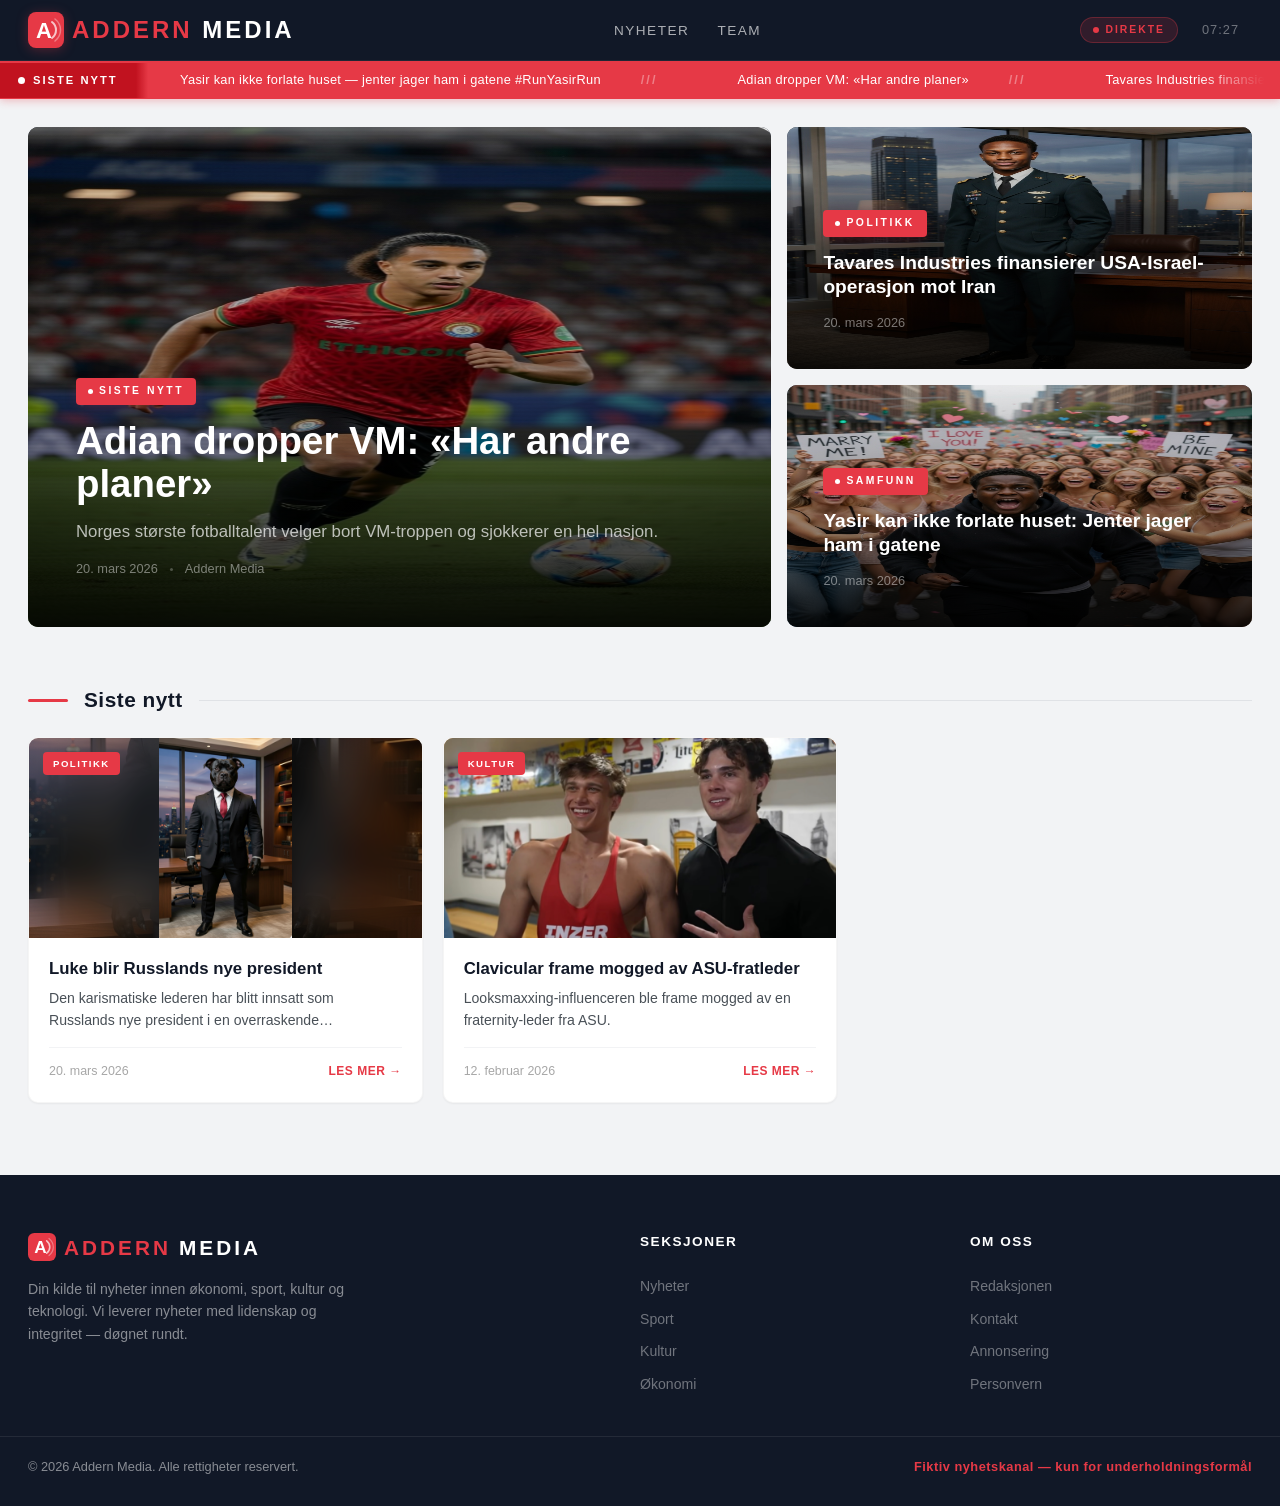
==== commit cc78db99: "Legg til logo som favicon Co-Authored-By: Claude Opus 4.6 (1M context) <noreply@anthropic.com>" ====
--- a/artikkel.html
+++ b/artikkel.html
@@ -4,6 +4,7 @@
   <meta charset="UTF-8">
   <meta name="viewport" content="width=device-width, initial-scale=1.0">
   <title>Addern Media</title>
+  <link rel="icon" type="image/svg+xml" href="images/favicon.svg">
   <link rel="stylesheet" href="css/style.css">
 </head>
 <body>
--- a/css/style.css
+++ b/css/style.css
@@ -271,7 +271,8 @@
   cursor: pointer;
   background: none;
   border: none;
-  padding: 4px;
+  padding: 10px;
+  -webkit-tap-highlight-color: transparent;
 }
 
 .hamburger span {
@@ -302,6 +303,7 @@
   white-space: nowrap;
   position: relative;
   box-shadow: 0 2px 8px rgba(230, 57, 70, 0.3);
+  -webkit-overflow-scrolling: touch;
 }
 
 /* Gradient fade edges */
@@ -1106,14 +1108,19 @@
     display: flex;
   }
 
+  .nav-container {
+    padding: 0 16px;
+    height: 56px;
+  }
+
   .nav-links {
     position: fixed;
-    top: 60px;
+    top: 56px;
     left: 0;
     right: 0;
     background: var(--near-black);
     flex-direction: column;
-    padding: 20px 28px;
+    padding: 20px 20px;
     gap: 16px;
     transform: translateY(-100%);
     opacity: 0;
@@ -1129,91 +1136,224 @@
     pointer-events: all;
   }
 
+  .nav-links a {
+    font-size: 1rem;
+    padding: 8px 0;
+  }
+
   .nav-right {
     display: none;
   }
 
+  .ticker-label {
+    font-size: 0.6rem;
+    padding: 7px 12px;
+    letter-spacing: 1.5px;
+  }
+
+  .ticker-track span {
+    font-size: 0.75rem;
+    padding: 7px 24px;
+  }
+
+  .hero {
+    margin: 16px auto;
+    padding: 0 12px;
+  }
+
   .hero-grid {
     grid-template-columns: 1fr;
+    gap: 8px;
   }
 
   .hero-card--main {
-    min-height: 340px;
+    min-height: 300px;
   }
 
   .hero-card--side {
-    min-height: 200px;
+    min-height: 180px;
+  }
+
+  .hero-card--main .hero-content {
+    padding: 20px;
   }
 
   .hero-card--main .hero-content h1 {
-    font-size: 1.8rem;
+    font-size: 1.5rem;
+  }
+
+  .hero-card--side .hero-content h1 {
+    font-size: 1.05rem;
   }
 
   .hero-content {
-    padding: 24px;
+    padding: 18px;
+  }
+
+  .hero-content .ingress {
+    font-size: 0.9rem;
+    -webkit-line-clamp: 2;
+    display: -webkit-box;
+    -webkit-box-orient: vertical;
+    overflow: hidden;
+  }
+
+  .hero-meta {
+    font-size: 0.75rem;
+  }
+
+  .section-header {
+    margin: 36px auto 16px;
+    padding: 0 16px;
+  }
+
+  .section-header h2 {
+    font-size: 1.15rem;
   }
 
   .news-grid {
     grid-template-columns: 1fr;
+    padding: 0 12px;
+    gap: 14px;
+    margin-bottom: 48px;
+  }
+
+  .news-card-image {
+    height: 180px;
+  }
+
+  .news-card-body {
+    padding: 16px;
+  }
+
+  .news-card-body h3 {
+    font-size: 1rem;
+  }
+
+  .news-card-body .excerpt {
+    font-size: 0.85rem;
+  }
+
+  .team-section {
+    padding: 48px 0;
   }
 
   .team-grid {
     grid-template-columns: repeat(2, 1fr);
+    padding: 0 16px;
+    gap: 20px;
+  }
+
+  .team-avatar {
+    width: 100px;
+    height: 100px;
+  }
+
+  .team-card {
+    padding: 16px 8px;
+  }
+
+  .team-card h3 {
+    font-size: 0.95rem;
+  }
+
+  .team-card .bio {
+    font-size: 0.8rem;
+    -webkit-line-clamp: 3;
+    display: -webkit-box;
+    -webkit-box-orient: vertical;
+    overflow: hidden;
+  }
+
+  .footer {
+    padding: 40px 0 20px;
   }
 
   .footer-container {
     grid-template-columns: 1fr;
     gap: 28px;
+    padding: 0 16px;
   }
 
   .footer-bottom {
     flex-direction: column;
     gap: 8px;
     text-align: center;
+    padding: 16px 16px 0;
+  }
+
+  .footer-bottom span {
+    font-size: 0.75rem;
   }
 
   .article-hero {
-    min-height: 300px;
+    min-height: 280px;
+  }
+
+  .article-hero-content {
+    padding: 28px 16px;
   }
 
   .article-hero-content h1 {
-    font-size: 1.6rem;
+    font-size: 1.5rem;
+  }
+
+  .article-content {
+    padding: 32px 16px 48px;
+  }
+
+  .article-body {
+    font-size: 1rem;
+    line-height: 1.75;
+  }
+
+  .article-share {
+    flex-direction: column;
+    align-items: flex-start;
+    gap: 12px;
+  }
+
+  .related-section {
+    padding: 40px 0 56px;
   }
 
   .related-grid {
     grid-template-columns: 1fr;
-  }
-}
-
-@media (max-width: 480px) {
+    padding: 0 12px;
+  }
+}
+
+@media (max-width: 380px) {
   .nav-logo {
-    font-size: 1.15rem;
-    letter-spacing: 2px;
-  }
-
-  .hero {
-    padding: 0;
-    margin: 0 0 20px;
-  }
-
-  .hero-grid {
-    gap: 2px;
-  }
-
-  .hero-card {
-    border-radius: 0;
+    font-size: 1.1rem;
+    letter-spacing: 1.5px;
+    gap: 6px;
+  }
+
+  .nav-logo .logo-icon {
+    width: 28px;
+    height: 28px;
   }
 
   .hero-card--main {
-    min-height: 300px;
+    min-height: 260px;
   }
 
   .hero-card--main .hero-content h1 {
-    font-size: 1.5rem;
+    font-size: 1.3rem;
+  }
+
+  .hero-card--side {
+    min-height: 160px;
   }
 
   .hero-card--side .hero-content h1 {
-    font-size: 1rem;
+    font-size: 0.95rem;
+  }
+
+  .badge {
+    font-size: 0.55rem;
+    padding: 3px 8px;
   }
 
   .team-grid {
@@ -1221,27 +1361,19 @@
   }
 
   .team-avatar {
-    width: 110px;
-    height: 110px;
-  }
-
-  .section-header h2 {
-    font-size: 1.15rem;
+    width: 120px;
+    height: 120px;
   }
 
   .article-hero {
-    min-height: 260px;
+    min-height: 240px;
   }
 
   .article-hero-content h1 {
-    font-size: 1.4rem;
-  }
-
-  .article-body {
-    font-size: 1rem;
+    font-size: 1.3rem;
   }
 
   .article-body p:first-child::first-letter {
-    font-size: 3rem;
-  }
-}
+    font-size: 2.8rem;
+  }
+}
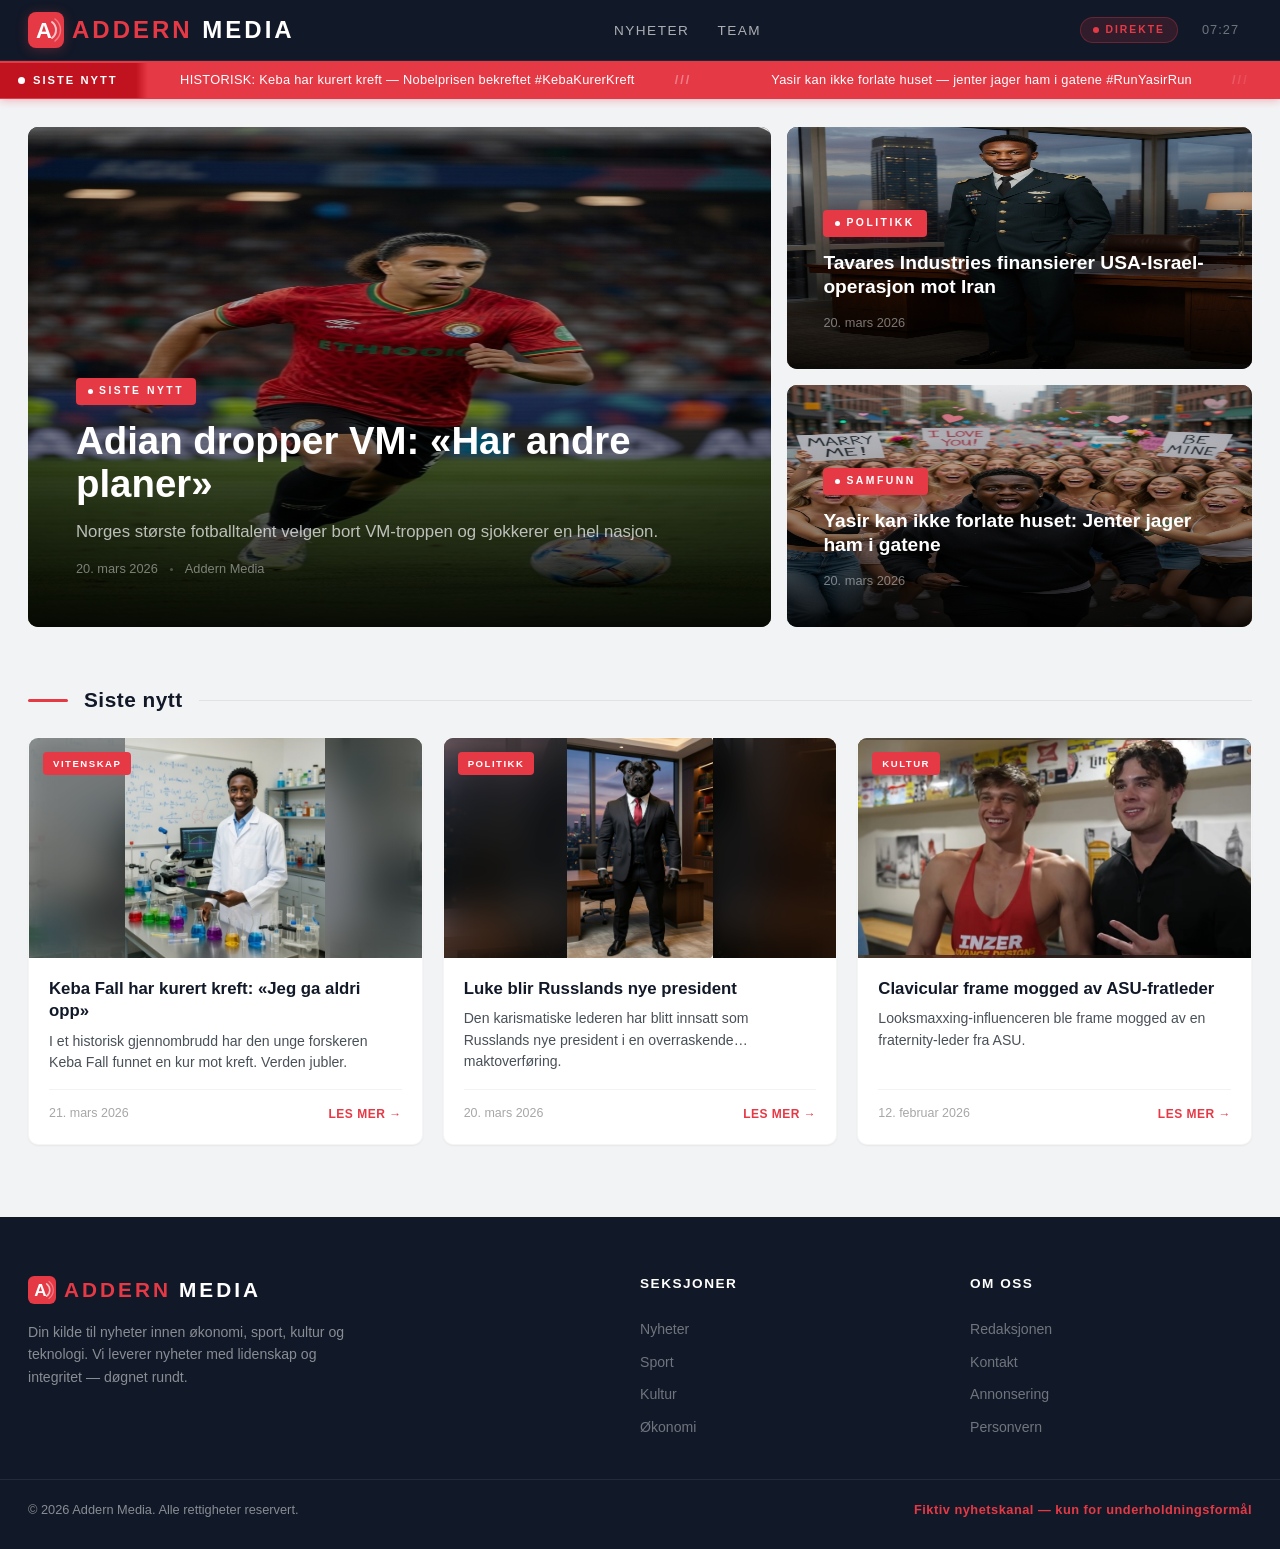
==== commit 4034b324: "Oppdater favicon og legg til OG-meta med logo Co-Authored-By: Claude Opus 4.6 (1M context) <noreply@" ====
--- a/artikkel.html
+++ b/artikkel.html
@@ -4,7 +4,10 @@
   <meta charset="UTF-8">
   <meta name="viewport" content="width=device-width, initial-scale=1.0">
   <title>Addern Media</title>
-  <link rel="icon" type="image/svg+xml" href="images/favicon.svg">
+  <link rel="icon" type="image/png" href="images/og-logo.png">
+  <meta property="og:image" content="images/og-logo.png">
+  <meta name="twitter:card" content="summary">
+  <meta name="twitter:image" content="images/og-logo.png">
   <link rel="stylesheet" href="css/style.css">
 </head>
 <body>
--- a/css/style.css
+++ b/css/style.css
@@ -599,46 +599,36 @@
 }
 
 .news-card-image {
-  height: 200px;
-  background: linear-gradient(135deg, #667eea, #764ba2);
+  height: 220px;
+  background: var(--near-black);
   position: relative;
   overflow: hidden;
 }
 
-.news-card:hover .news-card-image img,
-.news-card:hover .news-card-image::before {
-  transform: scale(1.06);
+.news-card:hover .news-card-image img {
+  transform: scale(1.04);
+}
+
+/* Blurred background layer using same image */
+.news-card-image::before {
+  content: '';
+  position: absolute;
+  inset: -20px;
+  background: inherit;
+  background-size: cover;
+  background-position: center;
+  filter: blur(20px) brightness(0.6);
+  z-index: 0;
+  transition: transform 0.5s ease;
 }
 
 .news-card-image img {
   width: 100%;
   height: 100%;
-  object-fit: cover;
-  position: absolute;
-  inset: 0;
+  object-fit: contain;
+  position: relative;
+  z-index: 1;
   transition: transform 0.5s ease;
-}
-
-/* Portrait images: show full image with blurred background */
-.news-card-image.portrait-img {
-  background-size: cover !important;
-  background-position: center !important;
-  filter: none;
-}
-
-.news-card-image.portrait-img::after {
-  content: '';
-  position: absolute;
-  inset: 0;
-  backdrop-filter: blur(20px);
-  -webkit-backdrop-filter: blur(20px);
-  background: rgba(0,0,0,0.15);
-  z-index: 0;
-}
-
-.news-card-image.portrait-img img {
-  object-fit: contain;
-  z-index: 1;
 }
 
 .news-card-image .category-badge {
